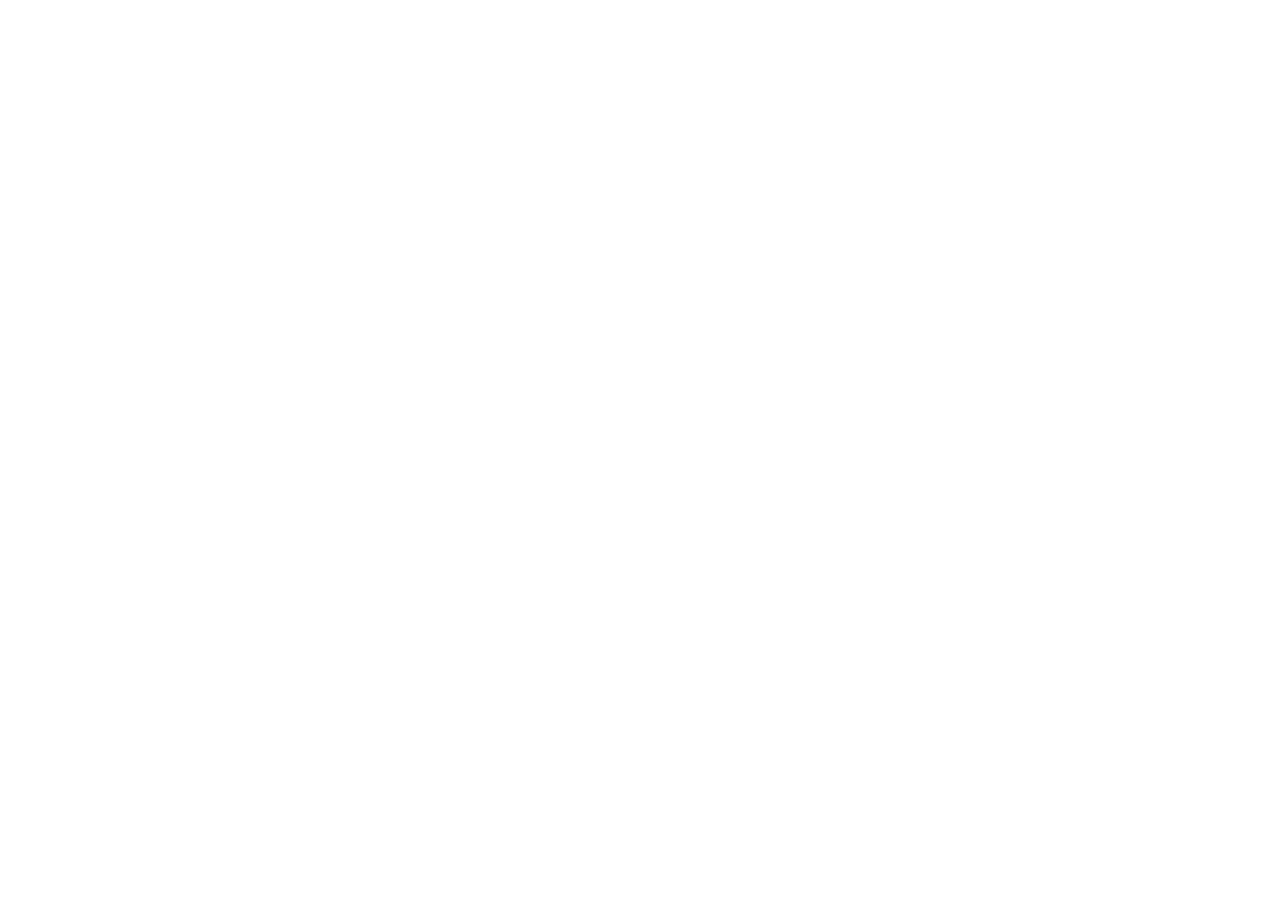
==== smallmain.html @ a48aae00 "Main process" ====
<!DOCTYPE html>
<html lang="en">
  <head>
    <meta charset="UTF-8" />
    <meta http-equiv="X-UA-Compatible" content="IE=edge" />
    <meta name="viewport" content="width=device-width, initial-scale=1.0" />
    <link rel="stylesheet" href="CSS/style.css" />
    <title>Document</title>
  </head>
  <body>
    <template>
      <article class="templates">
        <div class="place_for_template">
          <div class="img_all">
            <img src="" alt="food pic" />
            <a href=""><h2>Food name</h2></a>
          </div>
          <div class="publisher_class">
            <div class="publisher_text"></div>
            <div class="rating"></div>
          </div>
        </div>
      </article>
    </template>
  </body>
  <script src="JS/skript.js"></script>
</html>
---- CSS/style.css ----
@import url("https://fonts.googleapis.com/css2?family=Roboto:wght@300&display=swap");

* {
  padding: 0;
  margin: 0;
  box-sizing: border-box;
  font-family: "Roboto", sans-serif;
}

header nav {
  display: flex;
  justify-content: space-between;
  border-bottom: 0.1rem solid #eaeaea;
  padding-bottom: 0.5rem;
  padding-top: 1rem;
  padding-left: 1rem;
  padding-right: 1rem;
}

.logInButton {
  display: inline-block;
  padding: 0.2rem 0.6rem;
  font-size: 1rem;
  cursor: pointer;
  text-align: center;
  text-decoration: none;
  outline: none;
  border: none;
  border-radius: 40px;
  background-color: #cc1f0c;
  color: white;
}
.signUpButton {
  display: inline-block;
  padding: 0.2rem 0.6rem;
  font-size: 1rem;
  cursor: pointer;
  text-align: center;
  text-decoration: none;
  outline: none;
  border: none;
  border-radius: 30px;
  background-color: #eaeaea;
}

header input {
  border-radius: 40px;
  background-color: #eaeaea;
  border: 0;
  width: 24rem;
}
h1 {
  padding-right: 14rem;
}
/*nav finish*/

.bigMealNav {
  display: flex;
  flex-direction: column;
  align-items: center;
  padding-top: 1rem;
}

nav img {
  border-radius: 4px;
  margin-bottom: 0.5rem;
}

.foodType {
  font-size: 0.8rem;
  font-family: Arial, Helvetica, sans-serif;
  color: #757575;
  margin-top: 1rem;
  padding-bottom: 2rem;
}
.ratingsNav {
  display: flex;
  justify-content: center;
  border-bottom: 0.2rem solid #eaeaea;
  margin-bottom: 1rem;
  margin-left: 30%;
  margin-right: 30%;
}
.rating {
  padding: 2rem;
  border-right: 0.2rem solid #eaeaea;
}
.ratingsNav {
  padding: 2rem;
}
.ingredients {
  padding: 2rem;
  border-left: 0.2rem solid #eaeaea;
}

.ingredients p {
  padding-left: 2rem;
  font-weight: bold;
  font-size: 2.5rem;
}

.ratingsNav img {
  padding: 2rem;
}

/*FOOTER*/
.footerJob {
  display: flex;
  width: 100%;
  background-color: #eeee;
  padding: 5rem;
  padding-bottom: 1rem;
  bottom: 0;
  left: 0;
  justify-content: space-between;
  border-bottom: 0.2rem solid #eaeaea;
  right: 3rem;
}

.appStorelogo img {
  padding-top: 1.5rem;
}

div h2 {
  padding-bottom: 2rem;
}

p {
  padding-bottom: 1rem;
}

.downText {
  display: flex;
  width: 100%;
  background-color: #eeee;
  padding: 1rem;
  bottom: 0;
  left: 0;
  justify-content: center;
  font-size: 0.7rem;
}

.downText p {
  color: #757575;
}
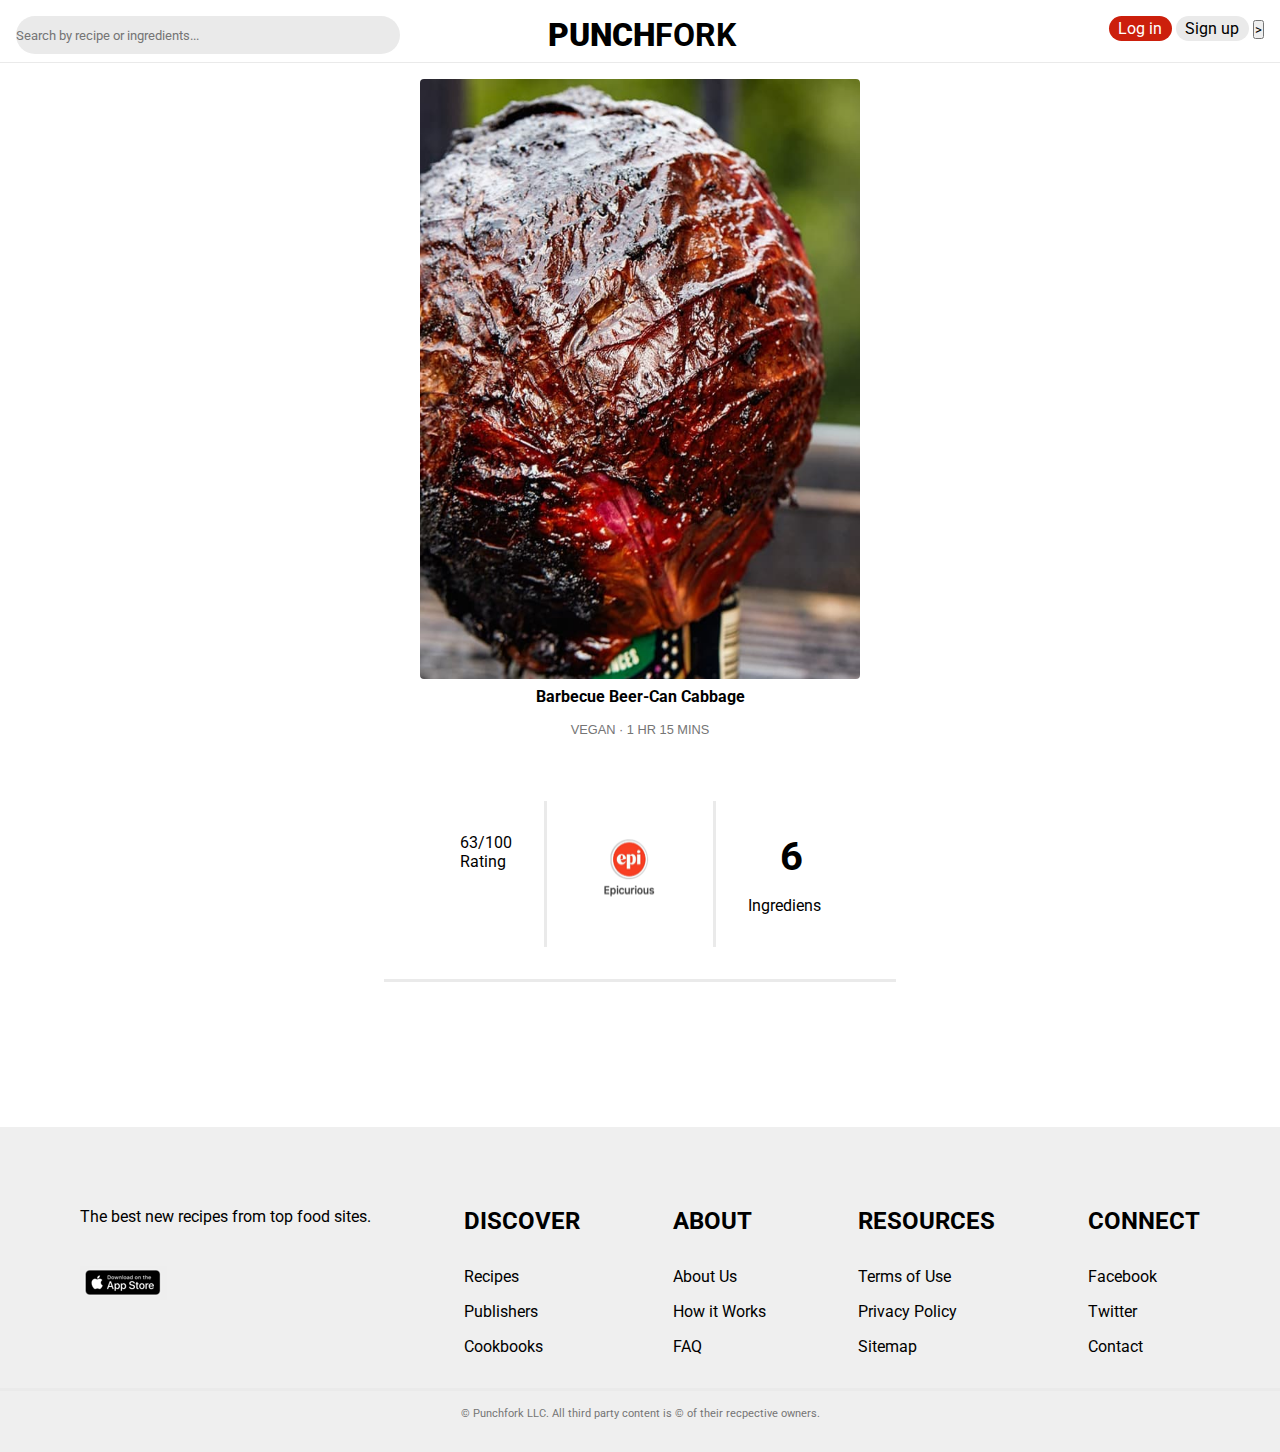
==== commit 8b5069ba: "Finish" ====
--- a/smallmain.html
+++ b/smallmain.html
@@ -7,7 +7,37 @@
     <link rel="stylesheet" href="CSS/style.css" />
     <title>Document</title>
   </head>
-  <body>
+  <header>
+    <nav>
+      <input type="text" placeholder="Search by recipe or ingredients..." />
+      <h1><strong>PUNCH</strong>FORK</h1>
+      <div class="divButtons">
+        <button class="logInButton">Log in</button>
+        <button class="signUpButton">Sign up</button>
+        <button class="dropButton">></button>
+      </div>
+    </nav>
+  </header>
+  <nav class="bigMealNav">
+    <img src="IMG/cabbage.PNG" alt="kittens" width="440" height="600" />
+    <div class="bigFoodName">
+      <strong>Barbecue Beer-Can Cabbage</strong>
+    </div>
+    <div class="foodType">VEGAN · 1 HR 15 MINS</div>
+  </nav>
+  <nav class="ratingsNav">
+    <div class="rating">
+      63/100
+      <div>Rating</div>
+    </div>
+    <img src="IMG/logo.PNG" alt="kittens" />
+    <div class="ingredients">
+      <p>6</p>
+      <div>Ingrediens</div>
+    </div>
+    <div class="bottom"></div>
+  </nav>
+  <main>
     <template>
       <article class="templates">
         <div class="place_for_template">
@@ -17,11 +47,44 @@
           </div>
           <div class="publisher_class">
             <div class="publisher_text"></div>
-            <div class="rating"></div>
           </div>
         </div>
       </article>
     </template>
-  </body>
+  </main>
+  <footer>
+    <div class="footerJob">
+      <div class="appStorelogo">
+        <p>The best new recipes from top food sites.</p>
+        <img src="IMG/storelogo.PNG" alt="kittens" />
+      </div>
+      <div class="discover"></div>
+      <div><h2>DISCOVER</h2>
+        <p href="#">Recipes</p>
+        <p href="#">Publishers</p>
+        <p href="#">Cookbooks</p>
+    </div>
+     
+      <div class="about"></div>
+      <div><h2>ABOUT</h2>
+        <p href="#">About Us</p>
+        <p href="#">How it Works</p>
+        <p href="#">FAQ</p>
+    </div>
+      
+      <div class="resources"></div>
+      <div><h2>RESOURCES</h2>
+        <p href="#">Terms of Use</p>
+        <p href="#">Privacy Policy</p>
+        <p href="#">Sitemap</p>
+    </div>
+      <div class="connect"></div>
+      <div><h2>CONNECT</h2>
+        <p href="#">Facebook</p>
+        <p href="#">Twitter</p>
+        <p href="#">Contact</p>
+    </div>
+  </footer>
+  <div class = "downText"> <p>© Punchfork LLC. All third party content is © of their recpective owners.</p></div>
   <script src="JS/skript.js"></script>
 </html>
--- a/CSS/style.css
+++ b/CSS/style.css
@@ -143,3 +143,47 @@
 .downText p {
   color: #757575;
 }
+
+/*main*/
+
+main {
+  margin: calc((100vh / 25) * 1.563) calc((100vw / 25) * 1.563);
+  display: grid;
+  grid-template-columns: 1fr 1fr 1fr 1fr 1fr 1fr;
+  grid-template-rows: 1fr 1fr 1fr 1fr 1fr 1fr;
+  padding-top: 2rem;
+}
+
+.templates {
+  position: relative;
+  margin-bottom: 3rem;
+  margin-right: 0rem;
+}
+
+.place_for_template img {
+  width: 6rem;
+  height: 6rem;
+  object-fit: cover;
+  display: block;
+  margin-left: 1rem;
+}
+
+.templates {
+  transition: all 0.2s ease-in-out;
+}
+
+.templates:hover {
+  transform: scale(1.1);
+}
+
+article h2 {
+  position: absolute;
+  left: 20%;
+  top: 70%;
+}
+
+article h2 {
+  font-size: 1rem;
+  font-family: Iron;
+  color: black;
+}
